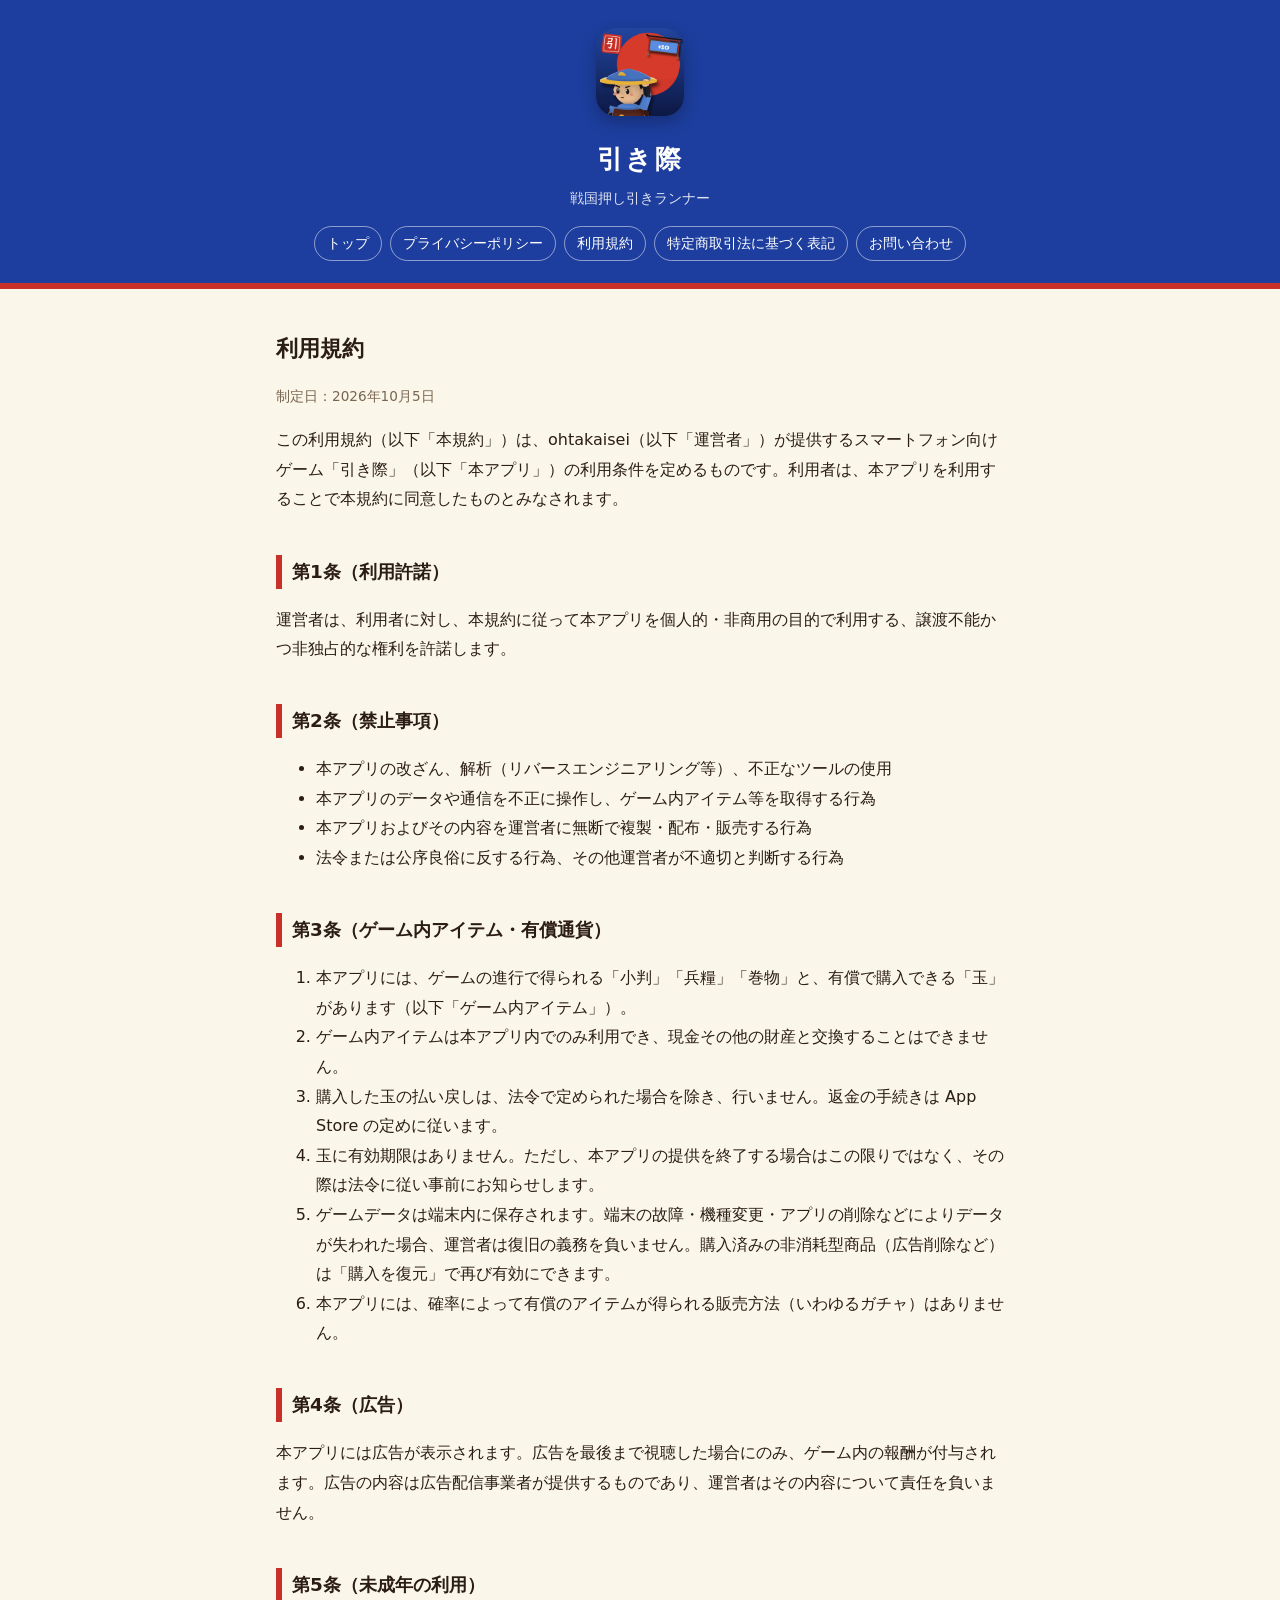
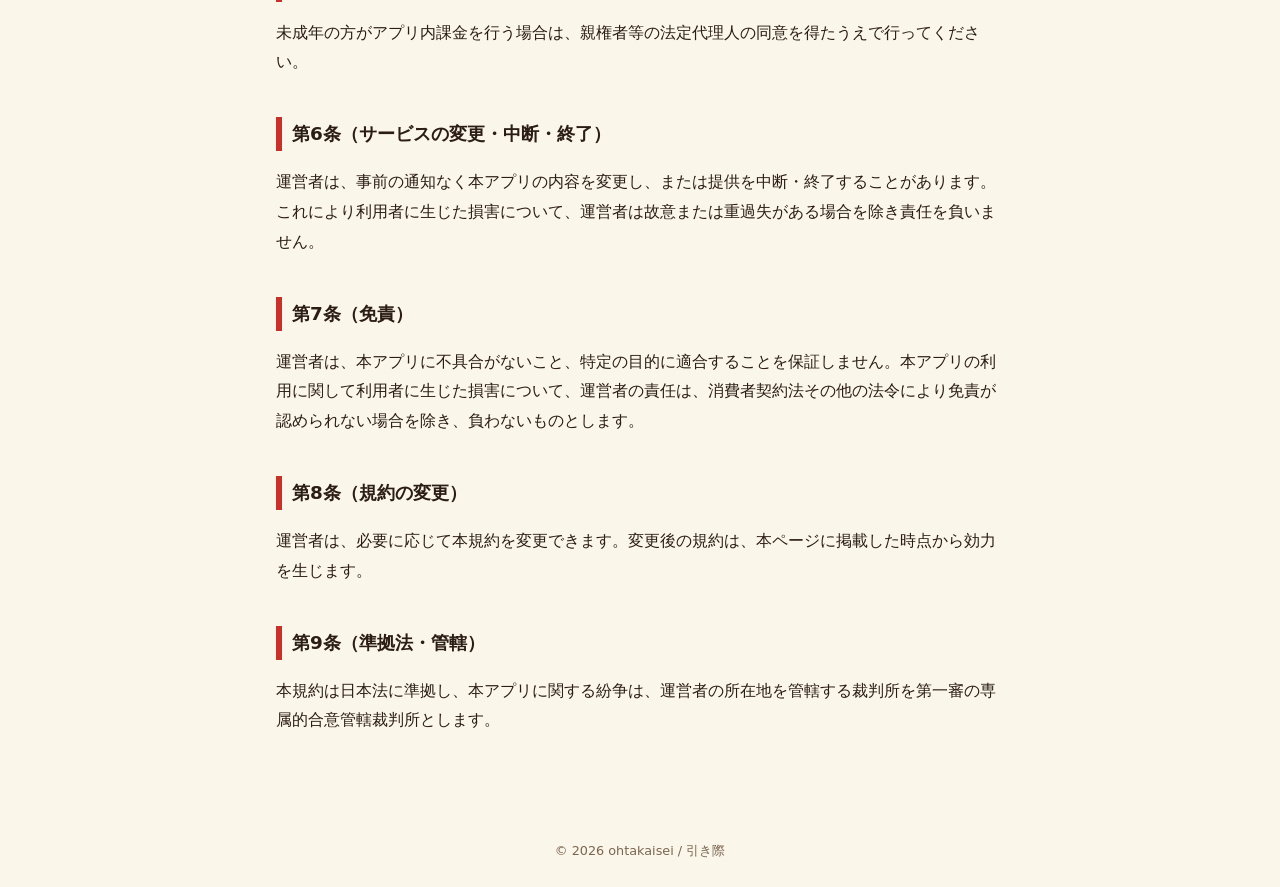
==== terms.html @ 6ee27cdc "引き際：プライバシーポリシー・利用規約・特定商取引法に基づく表記・お問い合わせ Co-Authored-By: Claude Opus 5.5 <noreply@anthropic.com>" ====
<!doctype html><html lang="ja"><head><meta charset="utf-8"><meta name="viewport" content="width=device-width,initial-scale=1"><title>利用規約 | 引き際</title><link rel="stylesheet" href="style.css"></head><body>
<header><img src="icon.png" alt="引き際のアイコン"><h1>引き際</h1><p>戦国押し引きランナー</p><nav><a href="index.html">トップ</a><a href="privacy.html">プライバシーポリシー</a><a href="terms.html">利用規約</a><a href="tokushoho.html">特定商取引法に基づく表記</a><a href="contact.html">お問い合わせ</a></nav></header>
<main>
<h1 style="font-size:1.4rem">利用規約</h1>
<p class="date">制定日：2026年10月5日</p>
<p>この利用規約（以下「本規約」）は、ohtakaisei（以下「運営者」）が提供するスマートフォン向けゲーム「引き際」（以下「本アプリ」）の利用条件を定めるものです。利用者は、本アプリを利用することで本規約に同意したものとみなされます。</p>

<h2>第1条（利用許諾）</h2>
<p>運営者は、利用者に対し、本規約に従って本アプリを個人的・非商用の目的で利用する、譲渡不能かつ非独占的な権利を許諾します。</p>

<h2>第2条（禁止事項）</h2>
<ul>
<li>本アプリの改ざん、解析（リバースエンジニアリング等）、不正なツールの使用</li>
<li>本アプリのデータや通信を不正に操作し、ゲーム内アイテム等を取得する行為</li>
<li>本アプリおよびその内容を運営者に無断で複製・配布・販売する行為</li>
<li>法令または公序良俗に反する行為、その他運営者が不適切と判断する行為</li>
</ul>

<h2>第3条（ゲーム内アイテム・有償通貨）</h2>
<ol>
<li>本アプリには、ゲームの進行で得られる「小判」「兵糧」「巻物」と、有償で購入できる「玉」があります（以下「ゲーム内アイテム」）。</li>
<li>ゲーム内アイテムは本アプリ内でのみ利用でき、現金その他の財産と交換することはできません。</li>
<li>購入した玉の払い戻しは、法令で定められた場合を除き、行いません。返金の手続きは App Store の定めに従います。</li>
<li>玉に有効期限はありません。ただし、本アプリの提供を終了する場合はこの限りではなく、その際は法令に従い事前にお知らせします。</li>
<li>ゲームデータは端末内に保存されます。端末の故障・機種変更・アプリの削除などによりデータが失われた場合、運営者は復旧の義務を負いません。購入済みの非消耗型商品（広告削除など）は「購入を復元」で再び有効にできます。</li>
<li>本アプリには、確率によって有償のアイテムが得られる販売方法（いわゆるガチャ）はありません。</li>
</ol>

<h2>第4条（広告）</h2>
<p>本アプリには広告が表示されます。広告を最後まで視聴した場合にのみ、ゲーム内の報酬が付与されます。広告の内容は広告配信事業者が提供するものであり、運営者はその内容について責任を負いません。</p>

<h2>第5条（未成年の利用）</h2>
<p>未成年の方がアプリ内課金を行う場合は、親権者等の法定代理人の同意を得たうえで行ってください。</p>

<h2>第6条（サービスの変更・中断・終了）</h2>
<p>運営者は、事前の通知なく本アプリの内容を変更し、または提供を中断・終了することがあります。これにより利用者に生じた損害について、運営者は故意または重過失がある場合を除き責任を負いません。</p>

<h2>第7条（免責）</h2>
<p>運営者は、本アプリに不具合がないこと、特定の目的に適合することを保証しません。本アプリの利用に関して利用者に生じた損害について、運営者の責任は、消費者契約法その他の法令により免責が認められない場合を除き、負わないものとします。</p>

<h2>第8条（規約の変更）</h2>
<p>運営者は、必要に応じて本規約を変更できます。変更後の規約は、本ページに掲載した時点から効力を生じます。</p>

<h2>第9条（準拠法・管轄）</h2>
<p>本規約は日本法に準拠し、本アプリに関する紛争は、運営者の所在地を管轄する裁判所を第一審の専属的合意管轄裁判所とします。</p>
</main><footer>© 2026 ohtakaisei / 引き際</footer></body></html>
---- style.css ----
:root { --ink: #2b1d14; --paper: #fbf6ea; --red: #c8302a; --indigo: #1d3e9e; --line: #e4d8bf; }
* { box-sizing: border-box; }
body { margin: 0; background: var(--paper); color: var(--ink); font-family: "Hiragino Maru Gothic ProN", "Hiragino Sans", "Noto Sans JP", system-ui, sans-serif; line-height: 1.85; }
header { background: var(--indigo); color: #fff; padding: 28px 16px 22px; text-align: center; border-bottom: 6px solid var(--red); }
header img { width: 88px; height: 88px; border-radius: 20px; box-shadow: 0 6px 16px rgba(0,0,0,.25); }
header h1 { margin: 10px 0 2px; font-size: 1.6rem; letter-spacing: .1em; }
header p { margin: 0; opacity: .85; font-size: .9rem; }
main { max-width: 760px; margin: 0 auto; padding: 24px 16px 64px; }
h2 { border-left: 6px solid var(--red); padding-left: 10px; font-size: 1.15rem; margin-top: 2.2em; }
h3 { font-size: 1rem; margin-top: 1.6em; }
table { width: 100%; border-collapse: collapse; font-size: .92rem; }
th, td { border: 1px solid var(--line); padding: 8px 10px; vertical-align: top; text-align: left; }
th { background: #f3ead6; width: 32%; }
a { color: var(--indigo); }
nav { display: flex; flex-wrap: wrap; gap: 8px; justify-content: center; margin-top: 14px; }
nav a { color: #fff; text-decoration: none; border: 1px solid rgba(255,255,255,.5); border-radius: 999px; padding: 4px 12px; font-size: .85rem; }
.card { background: #fff; border: 1px solid var(--line); border-radius: 14px; padding: 18px; margin: 16px 0; }
.date { color: #7a6650; font-size: .85rem; }
footer { text-align: center; color: #7a6650; font-size: .8rem; padding: 24px 16px; }
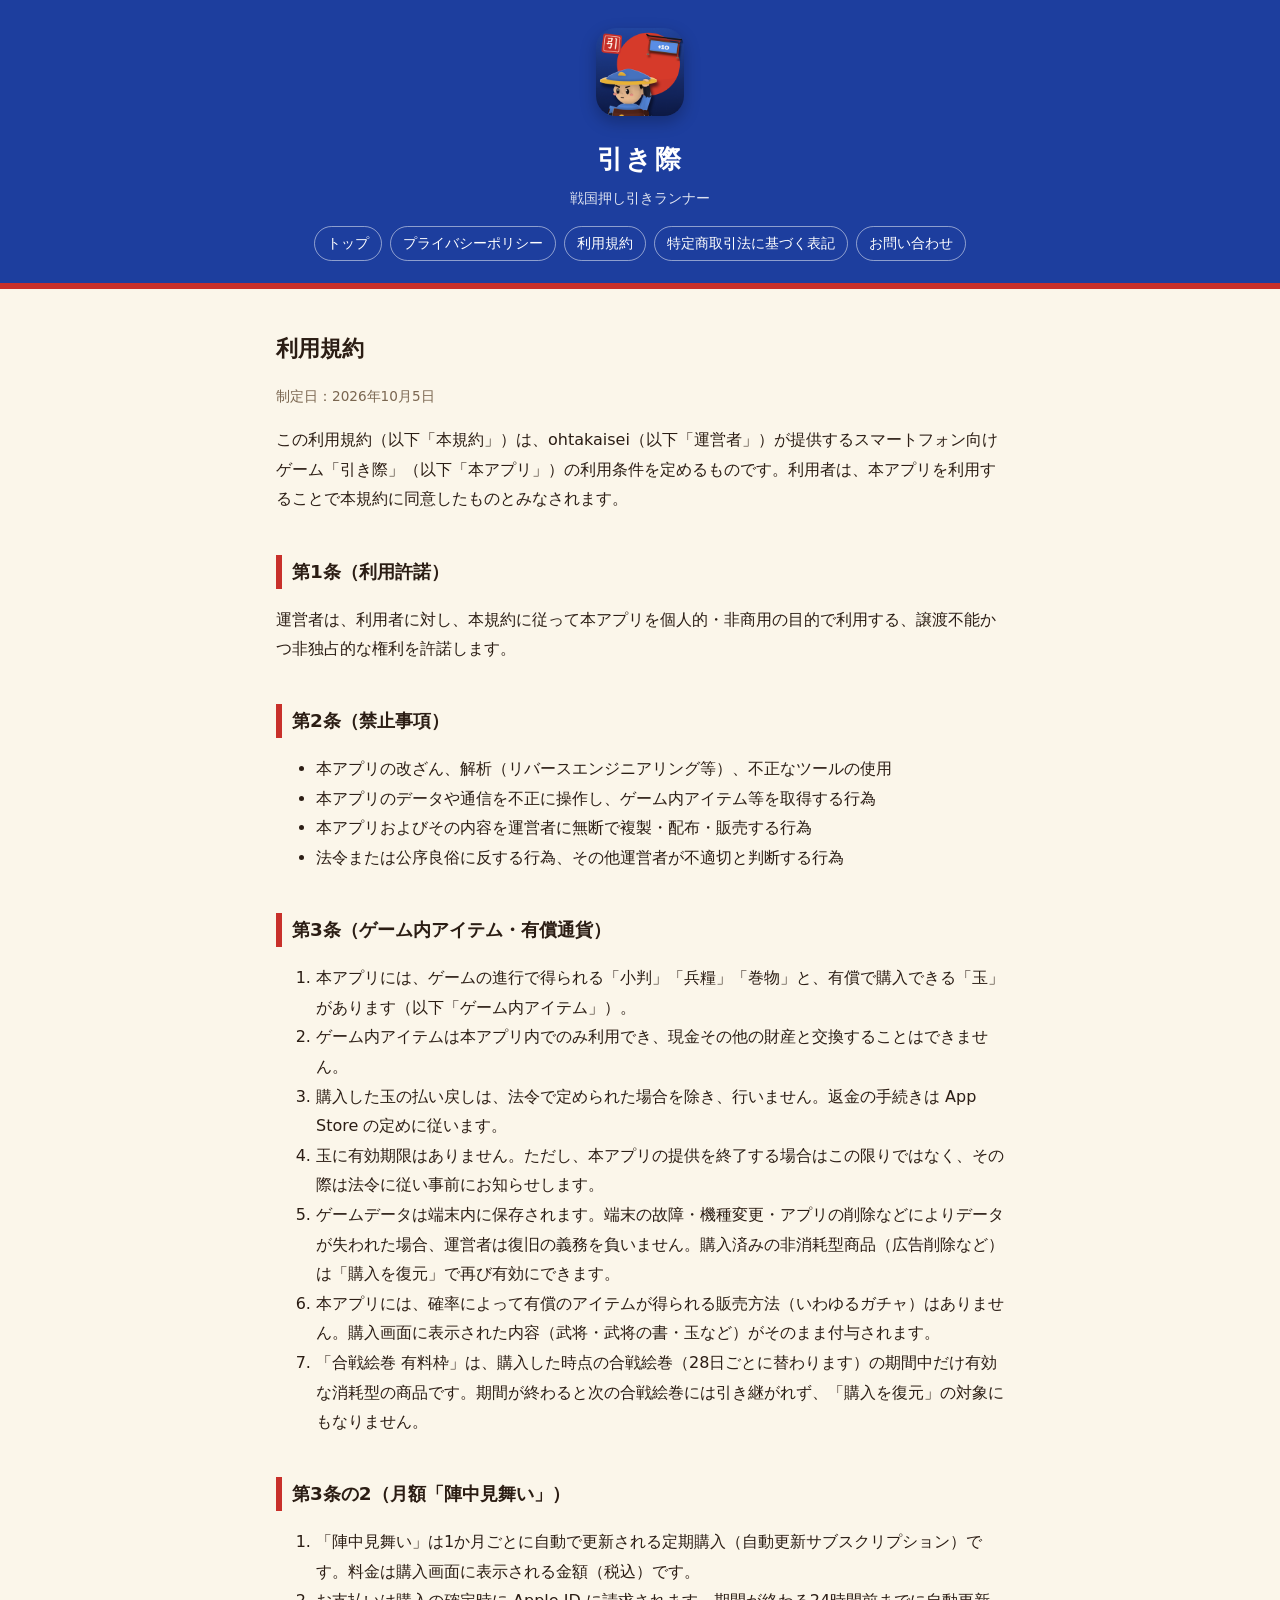
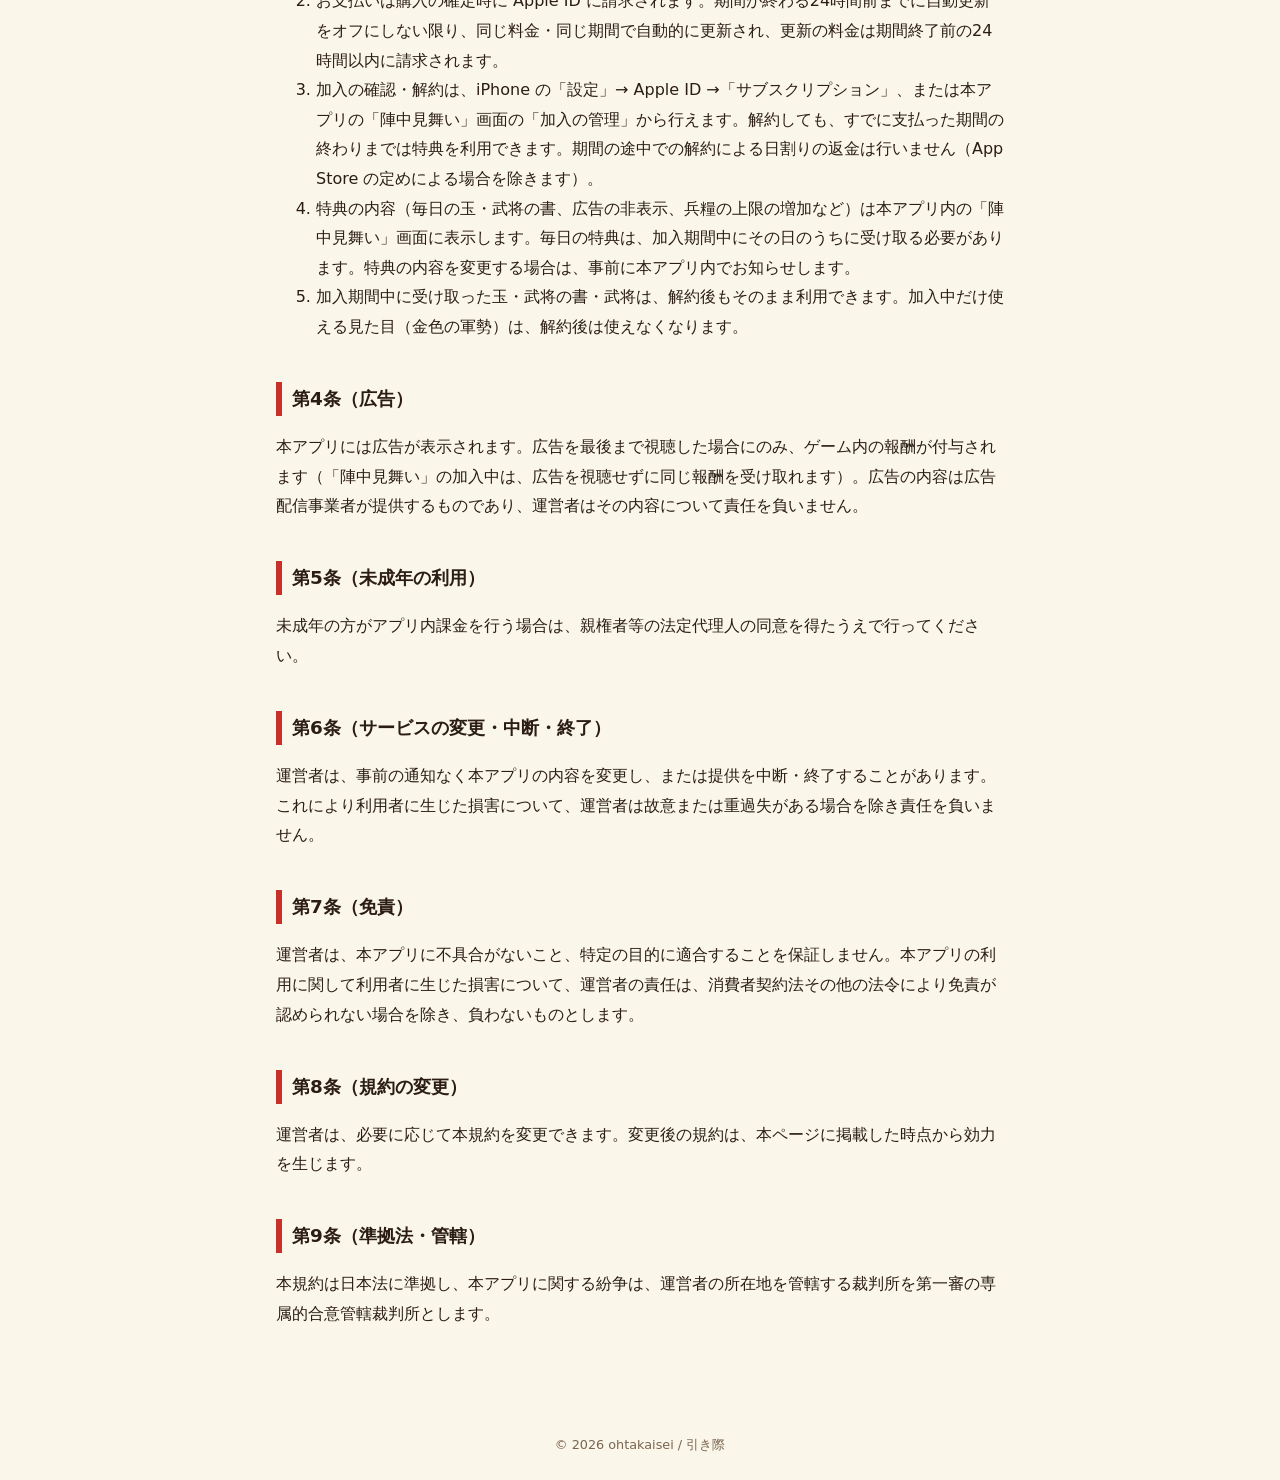
==== commit 995ecfe5: "利用規約・プライバシーポリシー・特商法：月額「陣中見舞い」・合戦絵巻・Game Center を追記 Co-Authored-By: Claude Opus 5.5 <noreply@anthropi" ====
--- a/terms.html
+++ b/terms.html
@@ -23,11 +23,21 @@
 <li>購入した玉の払い戻しは、法令で定められた場合を除き、行いません。返金の手続きは App Store の定めに従います。</li>
 <li>玉に有効期限はありません。ただし、本アプリの提供を終了する場合はこの限りではなく、その際は法令に従い事前にお知らせします。</li>
 <li>ゲームデータは端末内に保存されます。端末の故障・機種変更・アプリの削除などによりデータが失われた場合、運営者は復旧の義務を負いません。購入済みの非消耗型商品（広告削除など）は「購入を復元」で再び有効にできます。</li>
-<li>本アプリには、確率によって有償のアイテムが得られる販売方法（いわゆるガチャ）はありません。</li>
+<li>本アプリには、確率によって有償のアイテムが得られる販売方法（いわゆるガチャ）はありません。購入画面に表示された内容（武将・武将の書・玉など）がそのまま付与されます。</li>
+<li>「合戦絵巻 有料枠」は、購入した時点の合戦絵巻（28日ごとに替わります）の期間中だけ有効な消耗型の商品です。期間が終わると次の合戦絵巻には引き継がれず、「購入を復元」の対象にもなりません。</li>
+</ol>
+
+<h2>第3条の2（月額「陣中見舞い」）</h2>
+<ol>
+<li>「陣中見舞い」は1か月ごとに自動で更新される定期購入（自動更新サブスクリプション）です。料金は購入画面に表示される金額（税込）です。</li>
+<li>お支払いは購入の確定時に Apple ID に請求されます。期間が終わる24時間前までに自動更新をオフにしない限り、同じ料金・同じ期間で自動的に更新され、更新の料金は期間終了前の24時間以内に請求されます。</li>
+<li>加入の確認・解約は、iPhone の「設定」→ Apple ID →「サブスクリプション」、または本アプリの「陣中見舞い」画面の「加入の管理」から行えます。解約しても、すでに支払った期間の終わりまでは特典を利用できます。期間の途中での解約による日割りの返金は行いません（App Store の定めによる場合を除きます）。</li>
+<li>特典の内容（毎日の玉・武将の書、広告の非表示、兵糧の上限の増加など）は本アプリ内の「陣中見舞い」画面に表示します。毎日の特典は、加入期間中にその日のうちに受け取る必要があります。特典の内容を変更する場合は、事前に本アプリ内でお知らせします。</li>
+<li>加入期間中に受け取った玉・武将の書・武将は、解約後もそのまま利用できます。加入中だけ使える見た目（金色の軍勢）は、解約後は使えなくなります。</li>
 </ol>
 
 <h2>第4条（広告）</h2>
-<p>本アプリには広告が表示されます。広告を最後まで視聴した場合にのみ、ゲーム内の報酬が付与されます。広告の内容は広告配信事業者が提供するものであり、運営者はその内容について責任を負いません。</p>
+<p>本アプリには広告が表示されます。広告を最後まで視聴した場合にのみ、ゲーム内の報酬が付与されます（「陣中見舞い」の加入中は、広告を視聴せずに同じ報酬を受け取れます）。広告の内容は広告配信事業者が提供するものであり、運営者はその内容について責任を負いません。</p>
 
 <h2>第5条（未成年の利用）</h2>
 <p>未成年の方がアプリ内課金を行う場合は、親権者等の法定代理人の同意を得たうえで行ってください。</p>
